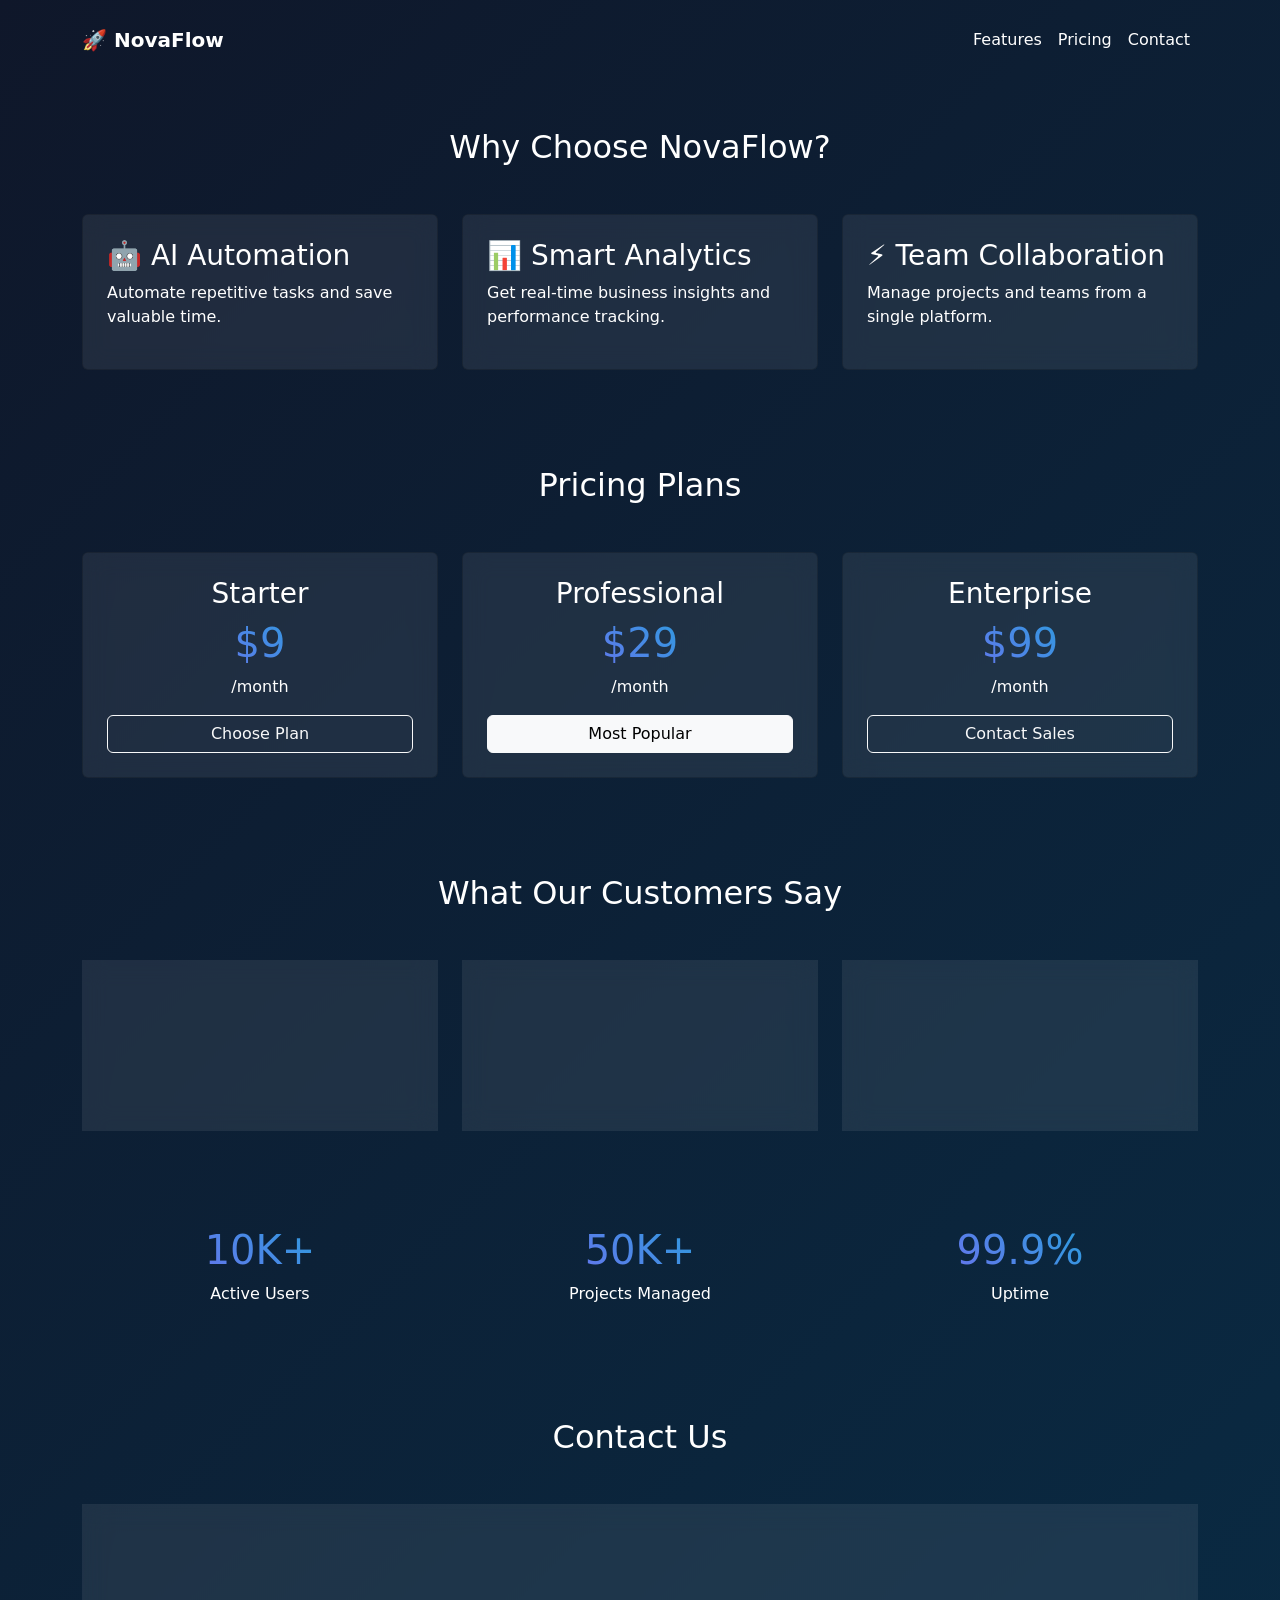
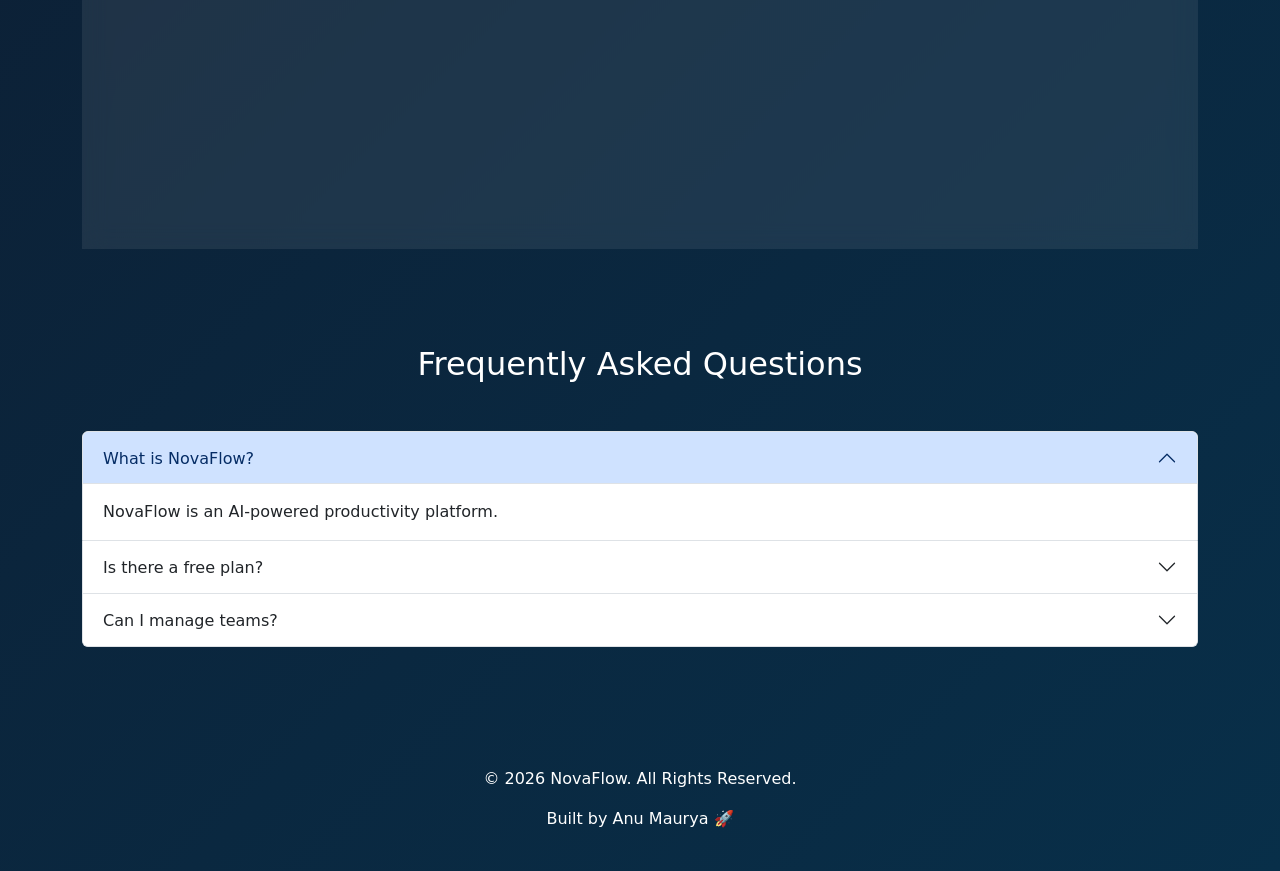
==== src/main/resources/templates/index.html @ 23efc1d4 ""Add NovaFlow SaaS landing page with pricing, FAQ and contact form"" ====
<!DOCTYPE html>
<html lang="en">
<head>
    <meta charset="UTF-8">
    <meta name="viewport" content="width=device-width, initial-scale=1.0">
    <title>NovaFlow</title>

    <link href="https://cdn.jsdelivr.net/npm/bootstrap@5.3.3/dist/css/bootstrap.min.css" rel="stylesheet">

    <style>
        body{
            background: linear-gradient(135deg,#0f172a,#082f49);
            color:white;
        }
        .hero{
            min-height:100vh;
            display:flex;
            align-items:center;
        }

        .navbar{
            padding:20px;
        }
        .card{
            background: rgba(255,255,255,0.08) !important;
            backdrop-filter: blur(12px);
        }

        .card:hover{
            transform:translateY(-10px);
        }
        .btn-primary{
            background:#06b6d4;
            border:none;
        }
        h1{
            background: linear-gradient(45deg,#8b5cf6,#06b6d4);
            -webkit-background-clip:text;
            -webkit-text-fill-color:transparent;
        }

    </style>
</head>
<body>

<nav class="navbar navbar-expand-lg navbar-dark">
    <div class="container">
        <a class="navbar-brand fw-bold">🚀 NovaFlow</a>

        <div class="navbar-nav ms-auto">
            <a class="nav-link text-white" href="#">Features</a>
            <a class="nav-link text-white" href="#">Pricing</a>
            <a class="nav-link text-white" href="#">Contact</a>
        </div>
    </div>
</nav>
<section class="container py-5">

    <h2 class="text-center mb-5">
        Why Choose NovaFlow?
    </h2>

    <div class="row g-4">

        <div class="col-md-4">
            <div class="card bg-dark text-white p-4 h-100">
                <h3>🤖 AI Automation</h3>
                <p>
                    Automate repetitive tasks and save valuable time.
                </p>
            </div>
        </div>

        <div class="col-md-4">
            <div class="card bg-dark text-white p-4 h-100">
                <h3>📊 Smart Analytics</h3>
                <p>
                    Get real-time business insights and performance tracking.
                </p>
            </div>
        </div>

        <div class="col-md-4">
            <div class="card bg-dark text-white p-4 h-100">
                <h3>⚡ Team Collaboration</h3>
                <p>
                    Manage projects and teams from a single platform.
                </p>
            </div>
        </div>

    </div>

</section>

<section class="container py-5">

    <h2 class="text-center mb-5">
        Pricing Plans
    </h2>

    <div class="row g-4">

        <div class="col-md-4">
            <div class="card bg-dark text-white p-4 text-center">
                <h3>Starter</h3>
                <h1>$9</h1>
                <p>/month</p>
                <button class="btn btn-outline-light">
                    Choose Plan
                </button>
            </div>
        </div>

        <div class="col-md-4">
            <div class="card bg-primary text-white p-4 text-center">
                <h3>Professional</h3>
                <h1>$29</h1>
                <p>/month</p>
                <button class="btn btn-light">
                    Most Popular
                </button>
            </div>
        </div>

        <div class="col-md-4">
            <div class="card bg-dark text-white p-4 text-center">
                <h3>Enterprise</h3>
                <h1>$99</h1>
                <p>/month</p>
                <button class="btn btn-outline-light">
                    Contact Sales
                </button>
            </div>
        </div>

    </div>

</section>

<section class="container py-5">

    <h2 class="text-center mb-5">
        What Our Customers Say
    </h2>

    <div class="row g-4">

        <div class="col-md-4">
            <div class="card bg-dark text-white p-4">
                <h5>⭐⭐⭐⭐⭐</h5>
                <p>
                    NovaFlow increased our productivity by 40%.
                </p>
                <strong>Sarah Johnson</strong>
            </div>
        </div>

        <div class="col-md-4">
            <div class="card bg-dark text-white p-4">
                <h5>⭐⭐⭐⭐⭐</h5>
                <p>
                    Best AI workflow platform we've used.
                </p>
                <strong>Michael Lee</strong>
            </div>
        </div>

        <div class="col-md-4">
            <div class="card bg-dark text-white p-4">
                <h5>⭐⭐⭐⭐⭐</h5>
                <p>
                    Clean dashboard and amazing automation tools.
                </p>
                <strong>Emma Davis</strong>
            </div>
        </div>

    </div>

</section>

<section class="container py-5 text-center">

    <div class="row">

        <div class="col-md-4">
            <h1>10K+</h1>
            <p>Active Users</p>
        </div>

        <div class="col-md-4">
            <h1>50K+</h1>
            <p>Projects Managed</p>
        </div>

        <div class="col-md-4">
            <h1>99.9%</h1>
            <p>Uptime</p>
        </div>

    </div>

</section>
<section class="container py-5">

    <h2 class="text-center mb-5">
        Contact Us
    </h2>

    <div class="card p-4">

        <div class="mb-3">
            <input type="text" class="form-control" placeholder="Your Name">
        </div>

        <div class="mb-3">
            <input type="email" class="form-control" placeholder="Your Email">
        </div>

        <div class="mb-3">
            <textarea class="form-control" rows="5" placeholder="Your Message"></textarea>
        </div>

        <button class="btn btn-primary">
            Send Message
        </button>

    </div>

</section>
<section class="container py-5">

    <h2 class="text-center mb-5">
        Frequently Asked Questions
    </h2>

    <div class="accordion" id="faqAccordion">

        <div class="accordion-item">
            <h2 class="accordion-header">
                <button class="accordion-button" type="button" data-bs-toggle="collapse" data-bs-target="#faq1">
                    What is NovaFlow?
                </button>
            </h2>
            <div id="faq1" class="accordion-collapse collapse show">
                <div class="accordion-body">
                    NovaFlow is an AI-powered productivity platform.
                </div>
            </div>
        </div>

        <div class="accordion-item">
            <h2 class="accordion-header">
                <button class="accordion-button collapsed" type="button" data-bs-toggle="collapse" data-bs-target="#faq2">
                    Is there a free plan?
                </button>
            </h2>
            <div id="faq2" class="accordion-collapse collapse">
                <div class="accordion-body">
                    Yes, NovaFlow provides a free starter plan.
                </div>
            </div>
        </div>

        <div class="accordion-item">
            <h2 class="accordion-header">
                <button class="accordion-button collapsed" type="button" data-bs-toggle="collapse" data-bs-target="#faq3">
                    Can I manage teams?
                </button>
            </h2>
            <div id="faq3" class="accordion-collapse collapse">
                <div class="accordion-body">
                    Yes, NovaFlow supports team collaboration and project management.
                </div>
            </div>
        </div>

    </div>

</section>





<footer class="text-center py-4 mt-5">

    <p>© 2026 NovaFlow. All Rights Reserved.</p>

    <p>
        Built by Anu Maurya 🚀
    </p>

</footer>
<script src="https://cdn.jsdelivr.net/npm/bootstrap@5.3.3/dist/js/bootstrap.bundle.min.js"></script>
</body>
</html>
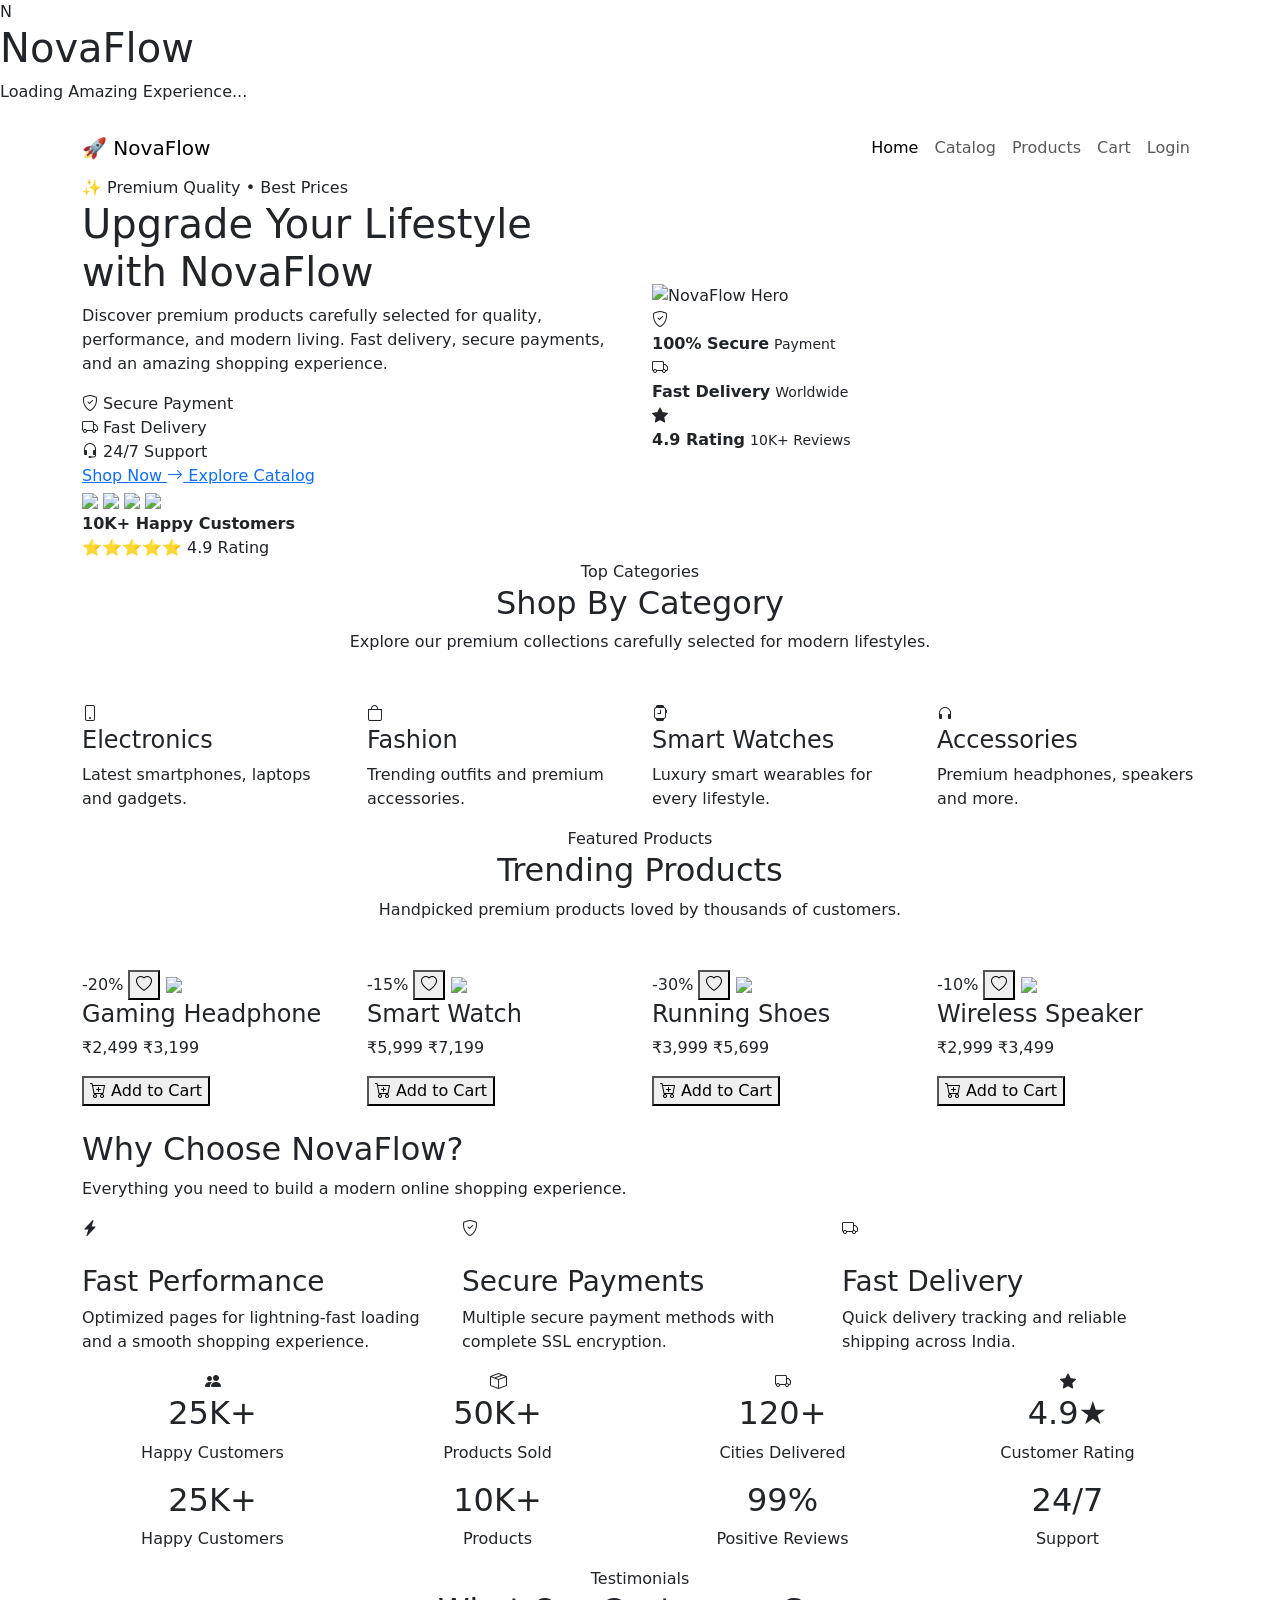
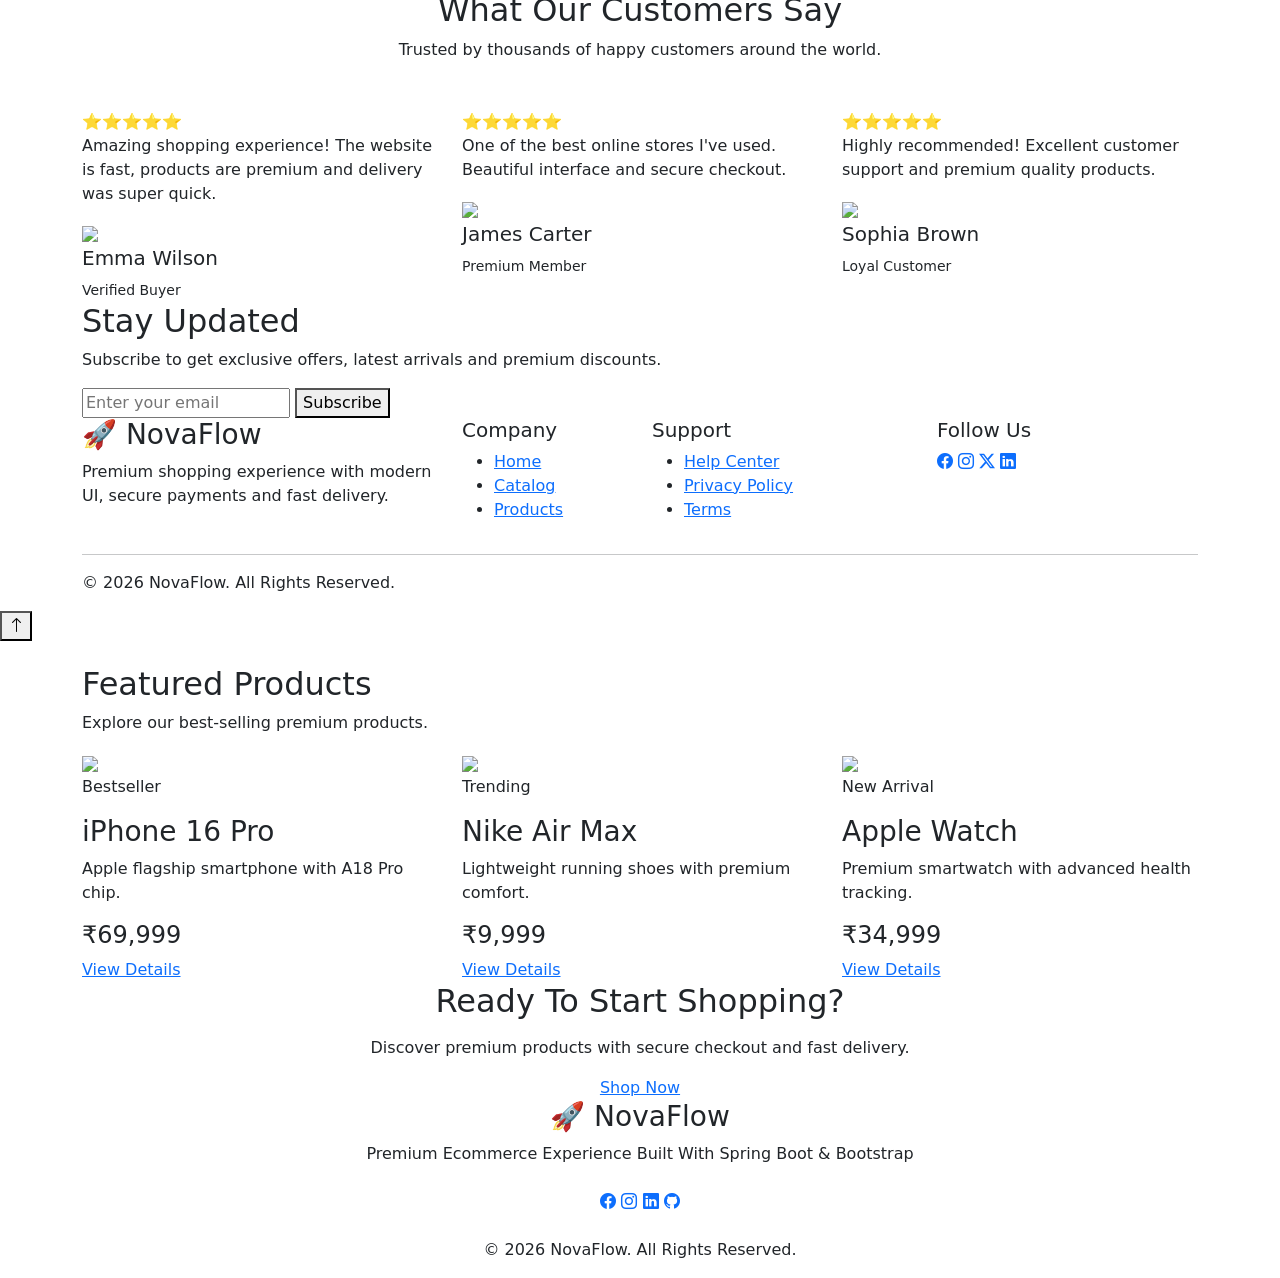
==== commit 5c791757: "feat(cart): build modern e-commerce cart page with premium UI" ====
--- a/src/main/resources/templates/index.html
+++ b/src/main/resources/templates/index.html
@@ -1,298 +1,1440 @@
 <!DOCTYPE html>
-<html lang="en">
+<html lang="en"
+      xmlns:th="http://www.thymeleaf.org">
+
 <head>
+
     <meta charset="UTF-8">
-    <meta name="viewport" content="width=device-width, initial-scale=1.0">
-    <title>NovaFlow</title>
-
-    <link href="https://cdn.jsdelivr.net/npm/bootstrap@5.3.3/dist/css/bootstrap.min.css" rel="stylesheet">
-
-    <style>
-        body{
-            background: linear-gradient(135deg,#0f172a,#082f49);
-            color:white;
-        }
-        .hero{
-            min-height:100vh;
-            display:flex;
-            align-items:center;
-        }
-
-        .navbar{
-            padding:20px;
-        }
-        .card{
-            background: rgba(255,255,255,0.08) !important;
-            backdrop-filter: blur(12px);
-        }
-
-        .card:hover{
-            transform:translateY(-10px);
-        }
-        .btn-primary{
-            background:#06b6d4;
-            border:none;
-        }
-        h1{
-            background: linear-gradient(45deg,#8b5cf6,#06b6d4);
-            -webkit-background-clip:text;
-            -webkit-text-fill-color:transparent;
-        }
-
-    </style>
+
+    <meta name="viewport"
+          content="width=device-width, initial-scale=1.0">
+
+    <title>
+
+        NovaFlow | Premium Ecommerce
+
+    </title>
+
+    <!-- Bootstrap -->
+
+    <link href="https://cdn.jsdelivr.net/npm/bootstrap@5.3.3/dist/css/bootstrap.min.css"
+          rel="stylesheet">
+
+    <!-- Bootstrap Icons -->
+
+    <link href="https://cdn.jsdelivr.net/npm/bootstrap-icons@1.11.3/font/bootstrap-icons.css"
+          rel="stylesheet">
+
+    <!-- Google Font -->
+
+    <link href="https://fonts.googleapis.com/css2?family=Poppins:wght@300;400;500;600;700;800&display=swap"
+          rel="stylesheet">
+
+    <!-- Premium Theme -->
+
+    <link rel="stylesheet"
+          href="/css/premium.css">
+
+    <!-- Landing CSS -->
+
+    <link rel="stylesheet"
+          href="/css/style.css">
+
 </head>
+
 <body>
-
-<nav class="navbar navbar-expand-lg navbar-dark">
+<!-- Premium Loader -->
+
+<div id="loader">
+
+    <div class="loader-bg"></div>
+
+    <div class="loader-content">
+
+        <div class="loader-logo">
+
+            <div class="logo-ring">
+
+                <div class="logo-core">
+                    N
+                </div>
+
+            </div>
+
+        </div>
+
+        <h1>NovaFlow</h1>
+
+        <p>Loading Amazing Experience...</p>
+
+        <!-- Loading Dots -->
+        <div class="loading-dots">
+
+            <span></span>
+            <span></span>
+            <span></span>
+
+        </div>
+
+        <!-- Progress Bar -->
+        <div class="loader-bar">
+
+            <span></span>
+
+        </div>
+
+    </div>
+
+</div>
+<!--=========================
+        NAVBAR
+==========================-->
+
+<nav class="navbar navbar-expand-lg">
+
     <div class="container">
-        <a class="navbar-brand fw-bold">🚀 NovaFlow</a>
-
-        <div class="navbar-nav ms-auto">
-            <a class="nav-link text-white" href="#">Features</a>
-            <a class="nav-link text-white" href="#">Pricing</a>
-            <a class="nav-link text-white" href="#">Contact</a>
-        </div>
+
+        <a class="navbar-brand"
+           href="/">
+
+            🚀 NovaFlow
+
+        </a>
+
+        <button class="navbar-toggler"
+                data-bs-toggle="collapse"
+                data-bs-target="#menu">
+
+            <span class="navbar-toggler-icon"></span>
+
+        </button>
+
+        <div class="collapse navbar-collapse"
+             id="menu">
+
+            <ul class="navbar-nav ms-auto">
+
+                <li class="nav-item">
+
+                    <a class="nav-link active"
+                       href="/">
+
+                        Home
+
+                    </a>
+
+                </li>
+
+                <li class="nav-item">
+
+                    <a class="nav-link"
+                       href="/catalog">
+
+                        Catalog
+
+                    </a>
+
+                </li>
+
+                <li class="nav-item">
+
+                    <a class="nav-link"
+                       href="/product">
+
+                        Products
+
+                    </a>
+
+                </li>
+
+                <li class="nav-item">
+
+                    <a class="nav-link"
+                       href="/cart">
+
+                        Cart
+
+                    </a>
+
+                </li>
+
+                <li class="nav-item">
+
+                    <a class="nav-link"
+                       href="/login">
+
+                        Login
+
+                    </a>
+
+                </li>
+
+            </ul>
+
+        </div>
+
     </div>
+
 </nav>
-<section class="container py-5">
-
-    <h2 class="text-center mb-5">
-        Why Choose NovaFlow?
-    </h2>
-
-    <div class="row g-4">
-
-        <div class="col-md-4">
-            <div class="card bg-dark text-white p-4 h-100">
-                <h3>🤖 AI Automation</h3>
+
+<!-- =====================================
+        PREMIUM HERO SECTION
+====================================== -->
+
+<section class="hero-section">
+
+    <div class="container">
+
+        <div class="row align-items-center">
+
+            <!-- Left Side -->
+
+            <div class="col-lg-6">
+
+                <div class="hero-content">
+
+                    <div class="hero-badge">
+
+                        ✨ Premium Quality • Best Prices
+
+                    </div>
+
+                    <h1 class="hero-title">
+
+                        Upgrade Your
+
+                        <span>Lifestyle</span>
+
+                        with NovaFlow
+
+                    </h1>
+
+                    <p class="hero-text">
+
+                        Discover premium products carefully selected
+                        for quality, performance, and modern living.
+                        Fast delivery, secure payments, and an amazing
+                        shopping experience.
+
+                    </p>
+
+                    <!-- Features -->
+
+                    <div class="hero-features">
+
+                        <div class="feature">
+
+                            <i class="bi bi-shield-check"></i>
+
+                            <span>Secure Payment</span>
+
+                        </div>
+
+                        <div class="feature">
+
+                            <i class="bi bi-truck"></i>
+
+                            <span>Fast Delivery</span>
+
+                        </div>
+
+                        <div class="feature">
+
+                            <i class="bi bi-headset"></i>
+
+                            <span>24/7 Support</span>
+
+                        </div>
+
+                    </div>
+
+                    <!-- Buttons -->
+
+                    <div class="hero-buttons">
+
+                        <a href="/catalog" class="btn-primary-custom">
+
+                            Shop Now
+
+                            <i class="bi bi-arrow-right"></i>
+
+                        </a>
+
+                        <a href="/catalog" class="btn-outline-custom">
+
+                            Explore Catalog
+
+                        </a>
+
+                    </div>
+
+                    <!-- Reviews -->
+
+                    <div class="hero-review">
+
+                        <div class="review-images">
+
+                            <img src="https://i.pravatar.cc/45?img=12">
+
+                            <img src="https://i.pravatar.cc/45?img=22">
+
+                            <img src="https://i.pravatar.cc/45?img=35">
+
+                            <img src="https://i.pravatar.cc/45?img=48">
+
+                        </div>
+
+                        <div>
+
+                            <strong>10K+ Happy Customers</strong>
+
+                            <br>
+
+                            ⭐⭐⭐⭐⭐ 4.9 Rating
+
+                        </div>
+
+                    </div>
+
+                </div>
+
+            </div>
+
+            <!-- Right Side -->
+
+            <div class="col-lg-6">
+
+                <div class="hero-image-box">
+
+                    <!-- Main Hero Image -->
+
+                    <img th:src="@{/images/hero.png}"
+                         class="hero-main-img"
+                         alt="NovaFlow Hero">
+                    <!-- Floating Card 1 -->
+
+                    <div class="float-card card-one">
+
+                        <i class="bi bi-shield-check"></i>
+
+                        <div>
+
+                            <strong>100% Secure</strong>
+
+                            <small>Payment</small>
+
+                        </div>
+
+                    </div>
+
+                    <!-- Floating Card 2 -->
+
+                    <div class="float-card card-two">
+
+                        <i class="bi bi-truck"></i>
+
+                        <div>
+
+                            <strong>Fast Delivery</strong>
+
+                            <small>Worldwide</small>
+
+                        </div>
+
+                    </div>
+
+                    <!-- Floating Card 3 -->
+
+                    <div class="float-card card-three">
+
+                        <i class="bi bi-star-fill"></i>
+
+                        <div>
+
+                            <strong>4.9 Rating</strong>
+
+                            <small>10K+ Reviews</small>
+
+                        </div>
+
+                    </div>
+                </div>
+            </div>
+        </div>
+    </div>
+    <div class="scroll-indicator">
+
+        <span></span>
+
+    </div>
+</section>
+<!-- =====================================
+        FEATURED CATEGORIES
+====================================== -->
+
+<section class="categories-section">
+
+    <div class="container">
+
+        <div class="section-title text-center">
+
+            <span>Top Categories</span>
+
+            <h2>Shop By Category</h2>
+
+            <p>
+                Explore our premium collections carefully selected for modern lifestyles.
+            </p>
+
+        </div>
+
+        <div class="row g-4 mt-4">
+
+            <!-- Card 1 -->
+
+            <div class="col-lg-3 col-md-6">
+
+                <div class="category-card">
+
+                    <div class="category-icon">
+                        <i class="bi bi-phone"></i>
+                    </div>
+
+                    <h4>Electronics</h4>
+
+                    <p>Latest smartphones, laptops and gadgets.</p>
+
+                </div>
+
+            </div>
+
+            <!-- Card 2 -->
+
+            <div class="col-lg-3 col-md-6">
+
+                <div class="category-card">
+
+                    <div class="category-icon">
+                        <i class="bi bi-bag"></i>
+                    </div>
+
+                    <h4>Fashion</h4>
+
+                    <p>Trending outfits and premium accessories.</p>
+
+                </div>
+
+            </div>
+
+            <!-- Card 3 -->
+
+            <div class="col-lg-3 col-md-6">
+
+                <div class="category-card">
+
+                    <div class="category-icon">
+                        <i class="bi bi-smartwatch"></i>
+                    </div>
+
+                    <h4>Smart Watches</h4>
+
+                    <p>Luxury smart wearables for every lifestyle.</p>
+
+                </div>
+
+            </div>
+
+            <!-- Card 4 -->
+
+            <div class="col-lg-3 col-md-6">
+
+                <div class="category-card">
+
+                    <div class="category-icon">
+                        <i class="bi bi-headphones"></i>
+                    </div>
+
+                    <h4>Accessories</h4>
+
+                    <p>Premium headphones, speakers and more.</p>
+
+                </div>
+
+            </div>
+
+        </div>
+
+    </div>
+
+</section>
+<!-- =====================================
+        FEATURED PRODUCTS
+====================================== -->
+
+<section class="products-section">
+
+    <div class="container">
+
+        <div class="section-title text-center">
+
+            <span>Featured Products</span>
+
+            <h2>Trending Products</h2>
+
+            <p>
+                Handpicked premium products loved by thousands of customers.
+            </p>
+
+        </div>
+
+        <div class="row g-4 mt-4">
+
+            <!-- Product 1 -->
+
+            <div class="col-lg-3 col-md-6">
+
+                <div class="product-card">
+
+                    <span class="discount-badge">
+                        -20%
+                    </span>
+
+                    <button class="wishlist-btn">
+
+                        <i class="bi bi-heart"></i>
+
+                    </button>
+
+                    <img src="/images/product1.png"
+                         class="product-img">
+
+                    <h4>Gaming Headphone</h4>
+
+                    <p class="price">
+
+                        ₹2,499
+
+                        <span>₹3,199</span>
+
+                    </p>
+
+                    <button class="add-cart">
+
+                        <i class="bi bi-cart-plus"></i>
+
+                        Add to Cart
+
+                    </button>
+
+                </div>
+
+            </div>
+
+            <!-- Product 2 -->
+
+            <div class="col-lg-3 col-md-6">
+
+                <div class="product-card">
+
+                    <span class="discount-badge">
+                        -15%
+                    </span>
+
+                    <button class="wishlist-btn">
+
+                        <i class="bi bi-heart"></i>
+
+                    </button>
+
+                    <img src="/images/product2.png"
+                         class="product-img">
+
+                    <h4>Smart Watch</h4>
+
+                    <p class="price">
+
+                        ₹5,999
+
+                        <span>₹7,199</span>
+
+                    </p>
+
+                    <button class="add-cart">
+
+                        <i class="bi bi-cart-plus"></i>
+
+                        Add to Cart
+
+                    </button>
+
+                </div>
+
+            </div>
+
+            <!-- Product 3 -->
+
+            <div class="col-lg-3 col-md-6">
+
+                <div class="product-card">
+
+                    <span class="discount-badge">
+                        -30%
+                    </span>
+
+                    <button class="wishlist-btn">
+
+                        <i class="bi bi-heart"></i>
+
+                    </button>
+
+                    <img src="/images/product3.png"
+                         class="product-img">
+
+                    <h4>Running Shoes</h4>
+
+                    <p class="price">
+
+                        ₹3,999
+
+                        <span>₹5,699</span>
+
+                    </p>
+
+                    <button class="add-cart">
+
+                        <i class="bi bi-cart-plus"></i>
+
+                        Add to Cart
+
+                    </button>
+
+                </div>
+
+            </div>
+
+            <!-- Product 4 -->
+
+            <div class="col-lg-3 col-md-6">
+
+                <div class="product-card">
+
+                    <span class="discount-badge">
+                        -10%
+                    </span>
+
+                    <button class="wishlist-btn">
+
+                        <i class="bi bi-heart"></i>
+
+                    </button>
+
+                    <img src="/images/product4.png"
+                         class="product-img">
+
+                    <h4>Wireless Speaker</h4>
+
+                    <p class="price">
+
+                        ₹2,999
+
+                        <span>₹3,499</span>
+
+                    </p>
+
+                    <button class="add-cart">
+
+                        <i class="bi bi-cart-plus"></i>
+
+                        Add to Cart
+
+                    </button>
+
+                </div>
+
+            </div>
+
+        </div>
+
+    </div>
+
+</section>
+<!--=========================
+        FEATURES SECTION
+==========================-->
+
+<section class="features">
+
+    <div class="container">
+
+        <div class="section-title fade-up">
+
+            <div class="divider mb-4"></div>
+
+            <h2 class="gradient-text">
+
+                Why Choose NovaFlow?
+
+            </h2>
+
+            <p>
+
+                Everything you need to build a modern online shopping experience.
+
+            </p>
+
+        </div>
+
+        <div class="row g-4">
+
+            <div class="col-lg-4 col-md-6">
+
+                <div class="feature-box glass shadow-premium glow-hover">
+
+                    <div class="icon-circle mb-4">
+
+                        <i class="bi bi-lightning-charge-fill"></i>
+
+                    </div>
+
+                    <h3>
+
+                        Fast Performance
+
+                    </h3>
+
+                    <p>
+
+                        Optimized pages for lightning-fast loading and a smooth shopping experience.
+
+                    </p>
+
+                </div>
+
+            </div>
+
+            <div class="col-lg-4 col-md-6">
+
+                <div class="feature-box glass shadow-premium glow-hover">
+
+                    <div class="icon-circle mb-4">
+
+                        <i class="bi bi-shield-check"></i>
+
+                    </div>
+
+                    <h3>
+
+                        Secure Payments
+
+                    </h3>
+
+                    <p>
+
+                        Multiple secure payment methods with complete SSL encryption.
+
+                    </p>
+
+                </div>
+
+            </div>
+
+            <div class="col-lg-4 col-md-6">
+
+                <div class="feature-box glass shadow-premium glow-hover">
+
+                    <div class="icon-circle mb-4">
+
+                        <i class="bi bi-truck"></i>
+
+                    </div>
+
+                    <h3>
+
+                        Fast Delivery
+
+                    </h3>
+
+                    <p>
+
+                        Quick delivery tracking and reliable shipping across India.
+
+                    </p>
+
+                </div>
+
+            </div>
+
+        </div>
+
+    </div>
+
+</section>
+<!-- =====================================
+        STATISTICS SECTION
+====================================== -->
+
+<section class="stats-section">
+
+    <div class="container">
+
+        <div class="row text-center g-4">
+
+            <div class="col-lg-3 col-md-6">
+
+                <div class="stat-card">
+
+                    <i class="bi bi-people-fill"></i>
+
+                    <h2>25K+</h2>
+
+                    <p>Happy Customers</p>
+
+                </div>
+
+            </div>
+
+            <div class="col-lg-3 col-md-6">
+
+                <div class="stat-card">
+
+                    <i class="bi bi-box-seam"></i>
+
+                    <h2>50K+</h2>
+
+                    <p>Products Sold</p>
+
+                </div>
+
+            </div>
+
+            <div class="col-lg-3 col-md-6">
+
+                <div class="stat-card">
+
+                    <i class="bi bi-truck"></i>
+
+                    <h2>120+</h2>
+
+                    <p>Cities Delivered</p>
+
+                </div>
+
+            </div>
+
+            <div class="col-lg-3 col-md-6">
+
+                <div class="stat-card">
+
+                    <i class="bi bi-star-fill"></i>
+
+                    <h2>4.9★</h2>
+
+                    <p>Customer Rating</p>
+
+                </div>
+
+            </div>
+
+        </div>
+
+    </div>
+
+</section>
+
+<!--=========================
+        STATS SECTION
+==========================-->
+
+<section class="stats">
+
+    <div class="container">
+
+        <div class="row text-center">
+
+            <div class="col-md-3">
+
+                <h2 class="gradient-text">
+
+                    25K+
+
+                </h2>
+
                 <p>
-                    Automate repetitive tasks and save valuable time.
+
+                    Happy Customers
+
                 </p>
-            </div>
-        </div>
-
-        <div class="col-md-4">
-            <div class="card bg-dark text-white p-4 h-100">
-                <h3>📊 Smart Analytics</h3>
+
+            </div>
+
+            <div class="col-md-3">
+
+                <h2 class="gradient-text">
+
+                    10K+
+
+                </h2>
+
                 <p>
-                    Get real-time business insights and performance tracking.
+
+                    Products
+
                 </p>
-            </div>
-        </div>
-
-        <div class="col-md-4">
-            <div class="card bg-dark text-white p-4 h-100">
-                <h3>⚡ Team Collaboration</h3>
+
+            </div>
+
+            <div class="col-md-3">
+
+                <h2 class="gradient-text">
+
+                    99%
+
+                </h2>
+
                 <p>
-                    Manage projects and teams from a single platform.
+
+                    Positive Reviews
+
                 </p>
-            </div>
+
+            </div>
+
+            <div class="col-md-3">
+
+                <h2 class="gradient-text">
+
+                    24/7
+
+                </h2>
+
+                <p>
+
+                    Support
+
+                </p>
+
+            </div>
+
         </div>
 
     </div>
 
 </section>
-
-<section class="container py-5">
-
-    <h2 class="text-center mb-5">
-        Pricing Plans
-    </h2>
-
-    <div class="row g-4">
-
-        <div class="col-md-4">
-            <div class="card bg-dark text-white p-4 text-center">
-                <h3>Starter</h3>
-                <h1>$9</h1>
-                <p>/month</p>
-                <button class="btn btn-outline-light">
-                    Choose Plan
+<!-- =====================================
+        TESTIMONIALS
+====================================== -->
+
+<section class="testimonial-section">
+
+    <div class="container">
+
+        <div class="section-title text-center">
+
+            <span>Testimonials</span>
+
+            <h2>What Our Customers Say</h2>
+
+            <p>
+                Trusted by thousands of happy customers around the world.
+            </p>
+
+        </div>
+
+        <div class="row g-4 mt-4">
+
+            <!-- Testimonial 1 -->
+
+            <div class="col-lg-4">
+
+                <div class="testimonial-card">
+
+                    <div class="stars">
+
+                        ⭐⭐⭐⭐⭐
+
+                    </div>
+
+                    <p>
+
+                        Amazing shopping experience! The website is fast,
+                        products are premium and delivery was super quick.
+
+                    </p>
+
+                    <div class="client">
+
+                        <img src="https://i.pravatar.cc/80?img=5">
+
+                        <div>
+
+                            <h5>Emma Wilson</h5>
+
+                            <small>Verified Buyer</small>
+
+                        </div>
+
+                    </div>
+
+                </div>
+
+            </div>
+
+            <!-- Testimonial 2 -->
+
+            <div class="col-lg-4">
+
+                <div class="testimonial-card">
+
+                    <div class="stars">
+
+                        ⭐⭐⭐⭐⭐
+
+                    </div>
+
+                    <p>
+
+                        One of the best online stores I've used.
+                        Beautiful interface and secure checkout.
+
+                    </p>
+
+                    <div class="client">
+
+                        <img src="https://i.pravatar.cc/80?img=14">
+
+                        <div>
+
+                            <h5>James Carter</h5>
+
+                            <small>Premium Member</small>
+
+                        </div>
+
+                    </div>
+
+                </div>
+
+            </div>
+
+            <!-- Testimonial 3 -->
+
+            <div class="col-lg-4">
+
+                <div class="testimonial-card">
+
+                    <div class="stars">
+
+                        ⭐⭐⭐⭐⭐
+
+                    </div>
+
+                    <p>
+
+                        Highly recommended! Excellent customer support
+                        and premium quality products.
+
+                    </p>
+
+                    <div class="client">
+
+                        <img src="https://i.pravatar.cc/80?img=22">
+
+                        <div>
+
+                            <h5>Sophia Brown</h5>
+
+                            <small>Loyal Customer</small>
+
+                        </div>
+
+                    </div>
+
+                </div>
+
+            </div>
+
+        </div>
+
+    </div>
+
+</section>
+<!--=====================================
+        NEWSLETTER
+======================================-->
+
+<section class="newsletter-section">
+
+    <div class="container">
+
+        <div class="newsletter-box">
+
+            <h2>Stay Updated</h2>
+
+            <p>
+
+                Subscribe to get exclusive offers, latest arrivals and premium discounts.
+
+            </p>
+
+            <form class="newsletter-form">
+
+                <input type="email"
+                       placeholder="Enter your email">
+
+                <button type="submit">
+
+                    Subscribe
+
                 </button>
-            </div>
-        </div>
-
-        <div class="col-md-4">
-            <div class="card bg-primary text-white p-4 text-center">
-                <h3>Professional</h3>
-                <h1>$29</h1>
-                <p>/month</p>
-                <button class="btn btn-light">
-                    Most Popular
-                </button>
-            </div>
-        </div>
-
-        <div class="col-md-4">
-            <div class="card bg-dark text-white p-4 text-center">
-                <h3>Enterprise</h3>
-                <h1>$99</h1>
-                <p>/month</p>
-                <button class="btn btn-outline-light">
-                    Contact Sales
-                </button>
-            </div>
+
+            </form>
+
         </div>
 
     </div>
 
 </section>
 
-<section class="container py-5">
-
-    <h2 class="text-center mb-5">
-        What Our Customers Say
-    </h2>
-
-    <div class="row g-4">
-
-        <div class="col-md-4">
-            <div class="card bg-dark text-white p-4">
-                <h5>⭐⭐⭐⭐⭐</h5>
+<!--=====================================
+        FOOTER
+======================================-->
+
+<footer class="footer">
+
+    <div class="container">
+
+        <div class="row">
+
+            <div class="col-lg-4">
+
+                <h3>🚀 NovaFlow</h3>
+
                 <p>
-                    NovaFlow increased our productivity by 40%.
+
+                    Premium shopping experience with modern UI,
+                    secure payments and fast delivery.
+
                 </p>
-                <strong>Sarah Johnson</strong>
-            </div>
-        </div>
-
-        <div class="col-md-4">
-            <div class="card bg-dark text-white p-4">
-                <h5>⭐⭐⭐⭐⭐</h5>
-                <p>
-                    Best AI workflow platform we've used.
-                </p>
-                <strong>Michael Lee</strong>
-            </div>
-        </div>
-
-        <div class="col-md-4">
-            <div class="card bg-dark text-white p-4">
-                <h5>⭐⭐⭐⭐⭐</h5>
-                <p>
-                    Clean dashboard and amazing automation tools.
-                </p>
-                <strong>Emma Davis</strong>
-            </div>
-        </div>
+
+            </div>
+
+            <div class="col-lg-2">
+
+                <h5>Company</h5>
+
+                <ul>
+
+                    <li><a href="/">Home</a></li>
+
+                    <li><a href="/catalog">Catalog</a></li>
+
+                    <li><a href="/product">Products</a></li>
+
+                </ul>
+
+            </div>
+
+            <div class="col-lg-3">
+
+                <h5>Support</h5>
+
+                <ul>
+
+                    <li><a href="#">Help Center</a></li>
+
+                    <li><a href="#">Privacy Policy</a></li>
+
+                    <li><a href="#">Terms</a></li>
+
+                </ul>
+
+            </div>
+
+            <div class="col-lg-3">
+
+                <h5>Follow Us</h5>
+
+                <div class="social-icons">
+
+                    <a href="#"><i class="bi bi-facebook"></i></a>
+
+                    <a href="#"><i class="bi bi-instagram"></i></a>
+
+                    <a href="#"><i class="bi bi-twitter-x"></i></a>
+
+                    <a href="#"><i class="bi bi-linkedin"></i></a>
+
+                </div>
+
+            </div>
+
+        </div>
+
+        <hr>
+
+        <p class="copyright">
+
+            © 2026 NovaFlow. All Rights Reserved.
+
+        </p>
 
     </div>
 
+</footer>
+
+<!-- Back To Top -->
+
+<button id="topBtn">
+
+    <i class="bi bi-arrow-up"></i>
+
+</button>
+<!--=========================
+      FEATURED PRODUCTS
+==========================-->
+
+<section class="products">
+
+    <div class="container">
+
+        <div class="section-title fade-up">
+
+            <div class="divider mb-4"></div>
+
+            <h2 class="gradient-text">
+
+                Featured Products
+
+            </h2>
+
+            <p>
+
+                Explore our best-selling premium products.
+
+            </p>
+
+        </div>
+
+        <div class="row g-4">
+
+            <div class="col-lg-4">
+
+                <div class="product-card glow-hover">
+
+                    <img src="https://images.unsplash.com/photo-1511707171634-5f897ff02aa9?w=700">
+
+                    <div class="content">
+
+                        <span class="badge-premium">
+
+                            Bestseller
+
+                        </span>
+
+                        <h3 class="mt-3">
+
+                            iPhone 16 Pro
+
+                        </h3>
+
+                        <p>
+
+                            Apple flagship smartphone with A18 Pro chip.
+
+                        </p>
+
+                        <h4 class="price">
+
+                            ₹69,999
+
+                        </h4>
+
+                        <a href="/product"
+                           class="btn-premium mt-3">
+
+                            View Details
+
+                        </a>
+
+                    </div>
+
+                </div>
+
+            </div>
+
+            <div class="col-lg-4">
+
+                <div class="product-card glow-hover">
+
+                    <img src="https://images.unsplash.com/photo-1542291026-7eec264c27ff?w=700">
+
+                    <div class="content">
+
+                        <span class="badge-premium">
+
+                            Trending
+
+                        </span>
+
+                        <h3 class="mt-3">
+
+                            Nike Air Max
+
+                        </h3>
+
+                        <p>
+
+                            Lightweight running shoes with premium comfort.
+
+                        </p>
+
+                        <h4 class="price">
+
+                            ₹9,999
+
+                        </h4>
+
+                        <a href="/product"
+                           class="btn-premium mt-3">
+
+                            View Details
+
+                        </a>
+
+                    </div>
+
+                </div>
+
+            </div>
+
+            <div class="col-lg-4">
+
+                <div class="product-card glow-hover">
+
+                    <img src="https://images.unsplash.com/photo-1523275335684-37898b6baf30?w=700">
+
+                    <div class="content">
+
+                        <span class="badge-premium">
+
+                            New Arrival
+
+                        </span>
+
+                        <h3 class="mt-3">
+
+                            Apple Watch
+
+                        </h3>
+
+                        <p>
+
+                            Premium smartwatch with advanced health tracking.
+
+                        </p>
+
+                        <h4 class="price">
+
+                            ₹34,999
+
+                        </h4>
+
+                        <a href="/product"
+                           class="btn-premium mt-3">
+
+                            View Details
+
+                        </a>
+
+                    </div>
+
+                </div>
+
+            </div>
+
+        </div>
+
+    </div>
+
 </section>
 
-<section class="container py-5 text-center">
-
-    <div class="row">
-
-        <div class="col-md-4">
-            <h1>10K+</h1>
-            <p>Active Users</p>
-        </div>
-
-        <div class="col-md-4">
-            <h1>50K+</h1>
-            <p>Projects Managed</p>
-        </div>
-
-        <div class="col-md-4">
-            <h1>99.9%</h1>
-            <p>Uptime</p>
-        </div>
+<!--=========================
+        CALL TO ACTION
+==========================-->
+
+<section class="hero">
+
+    <div class="container text-center">
+
+        <h2 class="gradient-text">
+
+            Ready To Start Shopping?
+
+        </h2>
+
+        <p class="mt-3">
+
+            Discover premium products with secure checkout and fast delivery.
+
+        </p>
+
+        <a href="/catalog"
+           class="btn-premium mt-4">
+
+            Shop Now
+
+        </a>
 
     </div>
 
 </section>
-<section class="container py-5">
-
-    <h2 class="text-center mb-5">
-        Contact Us
-    </h2>
-
-    <div class="card p-4">
-
-        <div class="mb-3">
-            <input type="text" class="form-control" placeholder="Your Name">
-        </div>
-
-        <div class="mb-3">
-            <input type="email" class="form-control" placeholder="Your Email">
-        </div>
-
-        <div class="mb-3">
-            <textarea class="form-control" rows="5" placeholder="Your Message"></textarea>
-        </div>
-
-        <button class="btn btn-primary">
-            Send Message
-        </button>
+
+<!--=========================
+        FOOTER
+==========================-->
+
+<footer>
+
+    <div class="container text-center">
+
+        <h3>
+
+            🚀 NovaFlow
+
+        </h3>
+
+        <p>
+
+            Premium Ecommerce Experience Built With Spring Boot & Bootstrap
+
+        </p>
+
+        <div class="social mt-4">
+
+            <a href="#"><i class="bi bi-facebook"></i></a>
+
+            <a href="#"><i class="bi bi-instagram"></i></a>
+
+            <a href="#"><i class="bi bi-linkedin"></i></a>
+
+            <a href="#"><i class="bi bi-github"></i></a>
+
+        </div>
+
+        <p class="mt-4">
+
+            © 2026 NovaFlow. All Rights Reserved.
+
+        </p>
 
     </div>
 
-</section>
-<section class="container py-5">
-
-    <h2 class="text-center mb-5">
-        Frequently Asked Questions
-    </h2>
-
-    <div class="accordion" id="faqAccordion">
-
-        <div class="accordion-item">
-            <h2 class="accordion-header">
-                <button class="accordion-button" type="button" data-bs-toggle="collapse" data-bs-target="#faq1">
-                    What is NovaFlow?
-                </button>
-            </h2>
-            <div id="faq1" class="accordion-collapse collapse show">
-                <div class="accordion-body">
-                    NovaFlow is an AI-powered productivity platform.
-                </div>
-            </div>
-        </div>
-
-        <div class="accordion-item">
-            <h2 class="accordion-header">
-                <button class="accordion-button collapsed" type="button" data-bs-toggle="collapse" data-bs-target="#faq2">
-                    Is there a free plan?
-                </button>
-            </h2>
-            <div id="faq2" class="accordion-collapse collapse">
-                <div class="accordion-body">
-                    Yes, NovaFlow provides a free starter plan.
-                </div>
-            </div>
-        </div>
-
-        <div class="accordion-item">
-            <h2 class="accordion-header">
-                <button class="accordion-button collapsed" type="button" data-bs-toggle="collapse" data-bs-target="#faq3">
-                    Can I manage teams?
-                </button>
-            </h2>
-            <div id="faq3" class="accordion-collapse collapse">
-                <div class="accordion-body">
-                    Yes, NovaFlow supports team collaboration and project management.
-                </div>
-            </div>
-        </div>
-
-    </div>
-
-</section>
-
-
-
-
-
-<footer class="text-center py-4 mt-5">
-
-    <p>© 2026 NovaFlow. All Rights Reserved.</p>
-
-    <p>
-        Built by Anu Maurya 🚀
-    </p>
-
 </footer>
+
 <script src="https://cdn.jsdelivr.net/npm/bootstrap@5.3.3/dist/js/bootstrap.bundle.min.js"></script>
+
+<script src="/js/script.js"></script>
+
 </body>
-</html>
+
+</html>
